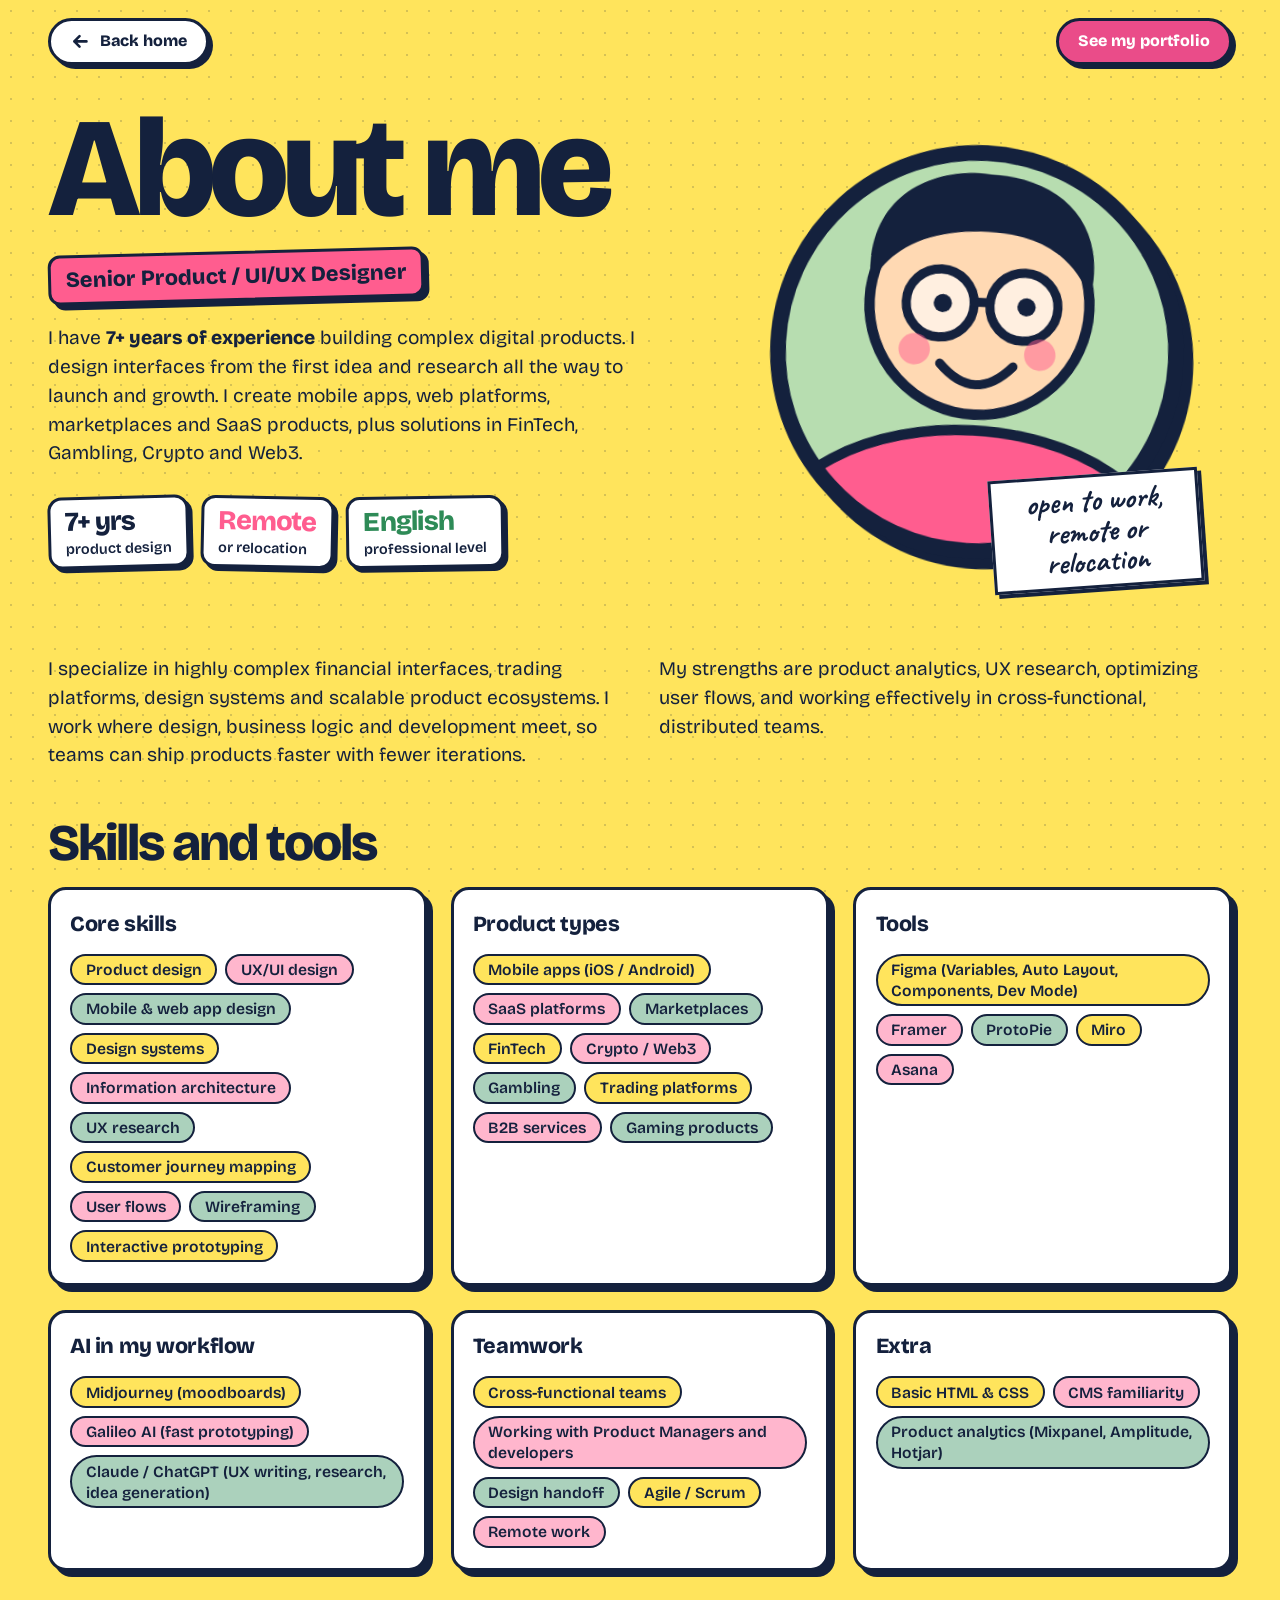
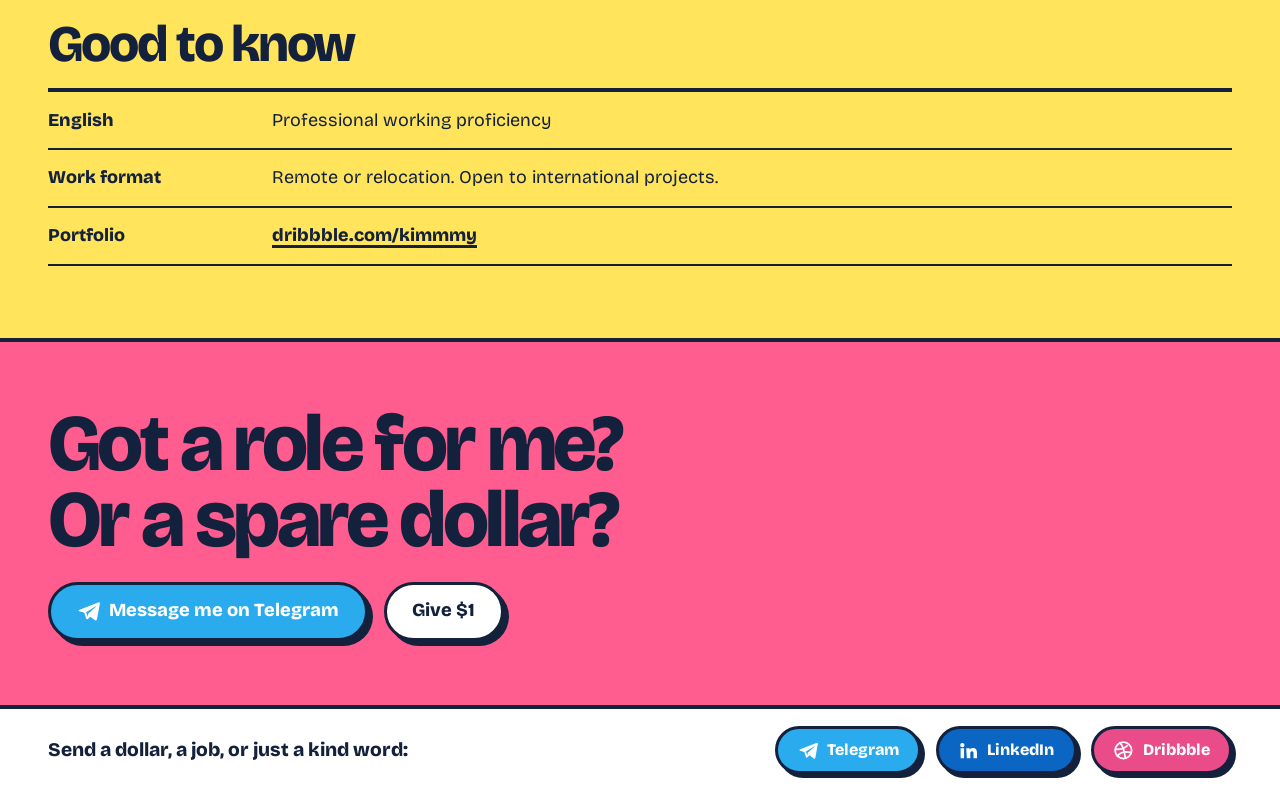
==== about.html @ 9a38179a "Add files via upload" ====
<!DOCTYPE html>
<html lang="en">
<head>
<meta charset="utf-8">
<meta name="viewport" content="width=device-width, initial-scale=1, viewport-fit=cover">
<title>About me · Senior Product / UI/UX Designer</title>
<meta name="description" content="Senior Product / UI/UX Designer with 7+ years of experience in FinTech, Crypto, Web3, SaaS and mobile apps. Open to remote work and relocation.">
<link rel="icon" href="favicon.svg" type="image/svg+xml">
<meta property="og:title" content="About me · Senior Product / UI/UX Designer">
<meta property="og:description" content="7+ years designing complex digital products: FinTech, Crypto, Web3, SaaS, mobile apps. Open to remote work and relocation.">
<meta property="og:type" content="website">
<meta name="theme-color" content="#FFE45C">
<link rel="preconnect" href="https://fonts.googleapis.com">
<link rel="preconnect" href="https://fonts.gstatic.com" crossorigin>
<link href="https://fonts.googleapis.com/css2?family=Bricolage+Grotesque:opsz,wght@12..96,400;12..96,600;12..96,800&family=Caveat:wght@700&display=swap" rel="stylesheet">
<link rel="stylesheet" href="style.css">
</head>
<body class="about">

<header class="topbar">
  <a class="btn btn-sm" href="index.html"><svg viewBox="0 0 24 24" fill="none" stroke="currentColor" stroke-width="3" stroke-linecap="round" stroke-linejoin="round" aria-hidden="true"><path d="M19 12H5M11 6l-6 6 6 6"/></svg> Back home</a>
  <a class="btn btn-sm btn-dr" href="https://dribbble.com/kimmmy" target="_blank" rel="noopener">See my portfolio</a>
</header>

<main>
  <section>
    <h1>About me</h1>
    <p class="role">Senior Product / UI/UX Designer</p>
    <p class="lede">
      I have <strong>7+ years of experience</strong> building complex digital products. I design interfaces
      from the first idea and research all the way to launch and growth. I create mobile apps, web platforms,
      marketplaces and SaaS products, plus solutions in FinTech, Gambling, Crypto and Web3.
    </p>
    <ul class="stats" aria-label="Quick facts">
      <li><b>7+ yrs</b><span>product design</span></li>
      <li><b>Remote</b><span>or relocation</span></li>
      <li><b>English</b><span>professional level</span></li>
    </ul>
  </section>

  <div class="avatar-wrap">
    <svg class="avatar" viewBox="176 62 168 168" role="img" aria-label="Illustration of the designer smiling with round glasses">
      <defs><clipPath id="av"><circle cx="260" cy="146" r="76"/></clipPath></defs>
      <circle cx="260" cy="146" r="76" fill="var(--bill)"/>
      <g clip-path="url(#av)">
        <path d="M176 236 C182 192 224 176 260 176 C296 176 338 192 344 236Z" fill="var(--pink)" stroke="var(--ink)" stroke-width="4" stroke-linejoin="round"/>
        <circle cx="260" cy="128" r="42" fill="var(--skin)" stroke="var(--ink)" stroke-width="4"/>
        <path d="M218 122 C214 88 240 76 262 78 C288 78 308 94 302 124 C296 108 282 100 262 100 C242 100 226 106 218 122Z" fill="var(--ink)"/>
        <circle cx="245" cy="128" r="13" fill="var(--card)" fill-opacity=".6" stroke="var(--ink)" stroke-width="3.5"/>
        <circle cx="277" cy="128" r="13" fill="var(--card)" fill-opacity=".6" stroke="var(--ink)" stroke-width="3.5"/>
        <path d="M258 127 H264" stroke="var(--ink)" stroke-width="3.5" stroke-linecap="round"/>
        <circle cx="246" cy="128" r="3.5" fill="var(--ink)"/>
        <circle cx="278" cy="128" r="3.5" fill="var(--ink)"/>
        <circle cx="236" cy="146" r="6" fill="#FF5D8F" opacity=".5"/>
        <circle cx="284" cy="146" r="6" fill="#FF5D8F" opacity=".5"/>
        <path d="M246 151 Q260 166 274 151" stroke="var(--ink)" stroke-width="3.5" fill="none" stroke-linecap="round"/>
      </g>
      <circle cx="260" cy="146" r="76" fill="none" stroke="var(--ink)" stroke-width="6"/>
    </svg>
    <div class="note">open to work, remote or relocation</div>
  </div>
</main>

<section class="details">
  <div class="story">
    <p>
      I specialize in highly complex financial interfaces, trading platforms, design systems and scalable
      product ecosystems. I work where design, business logic and development meet, so teams can ship
      products faster with fewer iterations.
    </p>
    <p>
      My strengths are product analytics, UX research, optimizing user flows, and working effectively
      in cross-functional, distributed teams.
    </p>
  </div>

  <div>
    <h2>Skills and tools</h2>
    <div class="skills">
      <div class="group"><h3>Core skills</h3><ul class="chips"><li>Product design</li><li>UX/UI design</li><li>Mobile &amp; web app design</li><li>Design systems</li><li>Information architecture</li><li>UX research</li><li>Customer journey mapping</li><li>User flows</li><li>Wireframing</li><li>Interactive prototyping</li></ul></div>
      <div class="group"><h3>Product types</h3><ul class="chips"><li>Mobile apps (iOS / Android)</li><li>SaaS platforms</li><li>Marketplaces</li><li>FinTech</li><li>Crypto / Web3</li><li>Gambling</li><li>Trading platforms</li><li>B2B services</li><li>Gaming products</li></ul></div>
      <div class="group"><h3>Tools</h3><ul class="chips"><li>Figma (Variables, Auto Layout, Components, Dev Mode)</li><li>Framer</li><li>ProtoPie</li><li>Miro</li><li>Asana</li></ul></div>
      <div class="group"><h3>AI in my workflow</h3><ul class="chips"><li>Midjourney (moodboards)</li><li>Galileo AI (fast prototyping)</li><li>Claude / ChatGPT (UX writing, research, idea generation)</li></ul></div>
      <div class="group"><h3>Teamwork</h3><ul class="chips"><li>Cross-functional teams</li><li>Working with Product Managers and developers</li><li>Design handoff</li><li>Agile / Scrum</li><li>Remote work</li></ul></div>
      <div class="group"><h3>Extra</h3><ul class="chips"><li>Basic HTML &amp; CSS</li><li>CMS familiarity</li><li>Product analytics (Mixpanel, Amplitude, Hotjar)</li></ul></div>
    </div>
  </div>

  <div>
    <h2>Good to know</h2>
    <dl class="extras">
      <dt>English</dt><dd>Professional working proficiency</dd>
      <dt>Work format</dt><dd>Remote or relocation. Open to international projects.</dd>
      <dt>Portfolio</dt><dd><a href="https://dribbble.com/kimmmy" target="_blank" rel="noopener">dribbble.com/kimmmy</a></dd>
    </dl>
  </div>
</section>

<section class="cta">
  <div class="cta-inner">
    <h2>Got a role for me? Or a spare dollar?</h2>
    <div class="actions">
      <a class="btn btn-tg" href="https://t.me/BUSD_BOSS" target="_blank" rel="noopener"><svg viewBox="0 0 24 24" fill="currentColor" aria-hidden="true"><path d="M21.9 3.3 2.6 10.7c-1.3.5-1.3 1.3-.2 1.6l4.9 1.5 1.9 5.8c.2.6.4.8.8.8.4 0 .6-.2.9-.4l2.4-2.3 4.9 3.6c.9.5 1.5.2 1.8-.8L22.9 4.9c.3-1.3-.5-1.9-1-1.6zM9.1 13.4l9.4-5.9c.4-.3.8-.1.5.2l-7.8 7-.3 3.2z"/></svg> Message me on Telegram</a>
      <a class="btn btn-plain" href="index.html#donate">Give $1</a>
    </div>
  </div>
</section>

<footer class="contact" id="contact">
  <div class="contact-inner">
    <p>Send a dollar, a job, or just a kind word:</p>
    <ul>
      <li>
        <a class="btn btn-tg" href="https://t.me/BUSD_BOSS" target="_blank" rel="noopener">
          <svg viewBox="0 0 24 24" fill="currentColor" aria-hidden="true"><path d="M21.9 3.3 2.6 10.7c-1.3.5-1.3 1.3-.2 1.6l4.9 1.5 1.9 5.8c.2.6.4.8.8.8.4 0 .6-.2.9-.4l2.4-2.3 4.9 3.6c.9.5 1.5.2 1.8-.8L22.9 4.9c.3-1.3-.5-1.9-1-1.6zM9.1 13.4l9.4-5.9c.4-.3.8-.1.5.2l-7.8 7-.3 3.2z"/></svg>
          Telegram
        </a>
      </li>
      <li>
        <a class="btn btn-in" href="https://www.linkedin.com/in/igor-kim-79a013275/" target="_blank" rel="noopener">
          <svg viewBox="0 0 24 24" fill="currentColor" aria-hidden="true"><path d="M4.98 3.5a2.5 2.5 0 1 1 0 5 2.5 2.5 0 0 1 0-5zM3 9.5h4V21H3zM9.5 9.5h3.8v1.6h.06c.53-1 1.83-2 3.77-2 4 0 4.77 2.6 4.77 6V21h-4v-5.1c0-1.2 0-2.8-1.7-2.8s-2 1.3-2 2.7V21h-4z"/></svg>
          LinkedIn
        </a>
      </li>
      <li>
        <a class="btn btn-dr" href="https://dribbble.com/kimmmy" target="_blank" rel="noopener">
          <svg viewBox="0 0 24 24" fill="none" stroke="currentColor" stroke-width="2" stroke-linecap="round" aria-hidden="true"><circle cx="12" cy="12" r="9.5"/><path d="M8 3c3 3.5 5 7.5 6 16.5"/><path d="M2.6 10.6c4.5.6 10-.4 14-4.2"/><path d="M5 18.6c3-4 8-6 15.2-4.3"/></svg>
          Dribbble
        </a>
      </li>
    </ul>
  </div>
</footer>

</body>
</html>
---- style.css ----
:root {
    --bg: #FFE45C;
    --ink: #14213D;
    --card: #FFFFFF;
    --pink: #FF5D8F;
    --green: #2E8B57;
    --bill: #B7DDB0;
    --bill-dark: #7FB98A;
    --skin: #FFD9B3;
    --on-pink: #14213D;
    --on-green: #FFFFFF;
    box-sizing: border-box;
    padding-top: env(safe-area-inset-top, 0px);
    padding-bottom: env(safe-area-inset-bottom, 0px);
  }
  @media (prefers-color-scheme: dark) {
    :root:not([data-theme="light"]) {
      --bg: #14213D;
      --ink: #FFE45C;
      --card: #1E2F55;
      --green: #6FD39A;
      --on-pink: #14213D;
      --on-green: #14213D;
    }
  }
  :root[data-theme="dark"] {
    --bg: #14213D;
    --ink: #FFE45C;
    --card: #1E2F55;
    --green: #6FD39A;
    --on-pink: #14213D;
    --on-green: #14213D;
  }

  html { scroll-padding-top: env(safe-area-inset-top, 0px); min-height: 100%; }
  *, *::before, *::after { box-sizing: border-box; }
  body {
    margin: 0;
    background: var(--bg);
    color: var(--ink);
    font-family: "Bricolage Grotesque", "Helvetica Neue", Arial, sans-serif;
    font-size: 1.125rem;
    line-height: 1.5;
    display: grid;
    grid-template-rows: 1fr auto;
    min-height: 100svh;
    overflow-x: hidden;
  }
  body::before {
    content: "";
    position: fixed; inset: 0;
    background-image: radial-gradient(color-mix(in srgb, var(--ink) 18%, transparent) 1.2px, transparent 1.4px);
    background-size: 22px 22px;
    pointer-events: none;
    z-index: 0;
  }

  main {
    position: relative; z-index: 1;
    display: grid;
    grid-template-columns: minmax(0, 1.1fr) minmax(0, 0.9fr);
    align-items: center;
    gap: clamp(1.5rem, 4vw, 4rem);
    width: 100%;
    max-width: 1320px;
    margin: 0 auto;
    padding: clamp(1.25rem, 3vw, 2.5rem) clamp(1.25rem, 4vw, 3rem);
  }

  h1 {
    margin: 0 0 1.5rem;
    font-weight: 800;
    font-size: clamp(2.6rem, 6vw, 5.6rem);
    line-height: 0.92;
    letter-spacing: -0.045em;
    text-wrap: balance;
  }
  h1 .line { display: block; }
  h1 .help {
    display: inline-block;
    background: var(--pink);
    color: var(--on-pink);
    padding: 0.02em 0.16em 0.06em;
    border: 4px solid var(--ink);
    box-shadow: 8px 8px 0 var(--ink);
    transform: rotate(-2deg);
    margin-top: 0.18em;
    white-space: nowrap;
  }

  .lede {
    max-width: 34rem;
    margin: 0 0 1.75rem;
    font-size: clamp(1.05rem, 1.5vw, 1.3rem);
  }
  .lede strong { font-weight: 800; }

  .stats {
    display: flex; flex-wrap: wrap; gap: 0.75rem;
    margin: 0 0 2rem; padding: 0; list-style: none;
  }
  .stats li {
    background: var(--card);
    border: 3px solid var(--ink);
    border-radius: 14px;
    padding: 0.45rem 0.9rem;
    line-height: 1.15;
    box-shadow: 4px 4px 0 var(--ink);
  }
  .stats b { display: block; font-size: 1.7rem; font-weight: 800; letter-spacing: -0.03em; }
  .stats span { font-size: 0.9rem; font-weight: 600; }
  .stats li:nth-child(2) b { color: var(--pink); }
  .stats li:nth-child(3) b { color: var(--green); }
  .stats li:nth-child(1) { transform: rotate(-1.5deg); }
  .stats li:nth-child(2) { transform: rotate(1.2deg); }
  .stats li:nth-child(3) { transform: rotate(-0.8deg); }

  .actions { display: flex; flex-wrap: wrap; gap: 1rem; align-items: center; }

  /* buttons */
  .btn {
    font: inherit; font-weight: 800; font-size: 1.15rem;
    color: var(--ink);
    text-decoration: none;
    cursor: pointer;
    border: 3px solid var(--ink);
    border-radius: 999px;
    padding: 0.8rem 1.6rem;
    box-shadow: 5px 5px 0 var(--ink);
    transition: transform .12s ease, box-shadow .12s ease;
    display: inline-flex; align-items: center; justify-content: center; gap: .55rem;
    background: var(--card);
  }
  .btn:hover { transform: translate(-2px, -2px); box-shadow: 7px 7px 0 var(--ink); }
  .btn:active { transform: translate(4px, 4px); box-shadow: 1px 1px 0 var(--ink); }
  .btn:focus-visible, .copy:focus-visible, .close:focus-visible {
    outline: 4px solid var(--pink); outline-offset: 3px;
  }
  .btn svg { width: 1.3em; height: 1.3em; flex: none; }
  .btn-primary { background: var(--green); color: var(--on-green); }
  .btn-tg { background: #2AABEE; color: #fff; }
  .btn-in { background: #0A66C2; color: #fff; }
  .btn-dr { background: #EA4C89; color: #fff; }
  .btn-pay { background: #FFC439; color: #14213D; }
  .btn-pink { background: var(--pink); color: var(--on-pink); }

  /* the bill */
  .stage { position: relative; display: grid; place-items: center; padding: 1rem 0; }
  .bill {
    width: 100%; max-width: 560px; height: auto;
    transform: rotate(-5deg);
    filter: drop-shadow(10px 10px 0 var(--ink));
    animation: drop-in .9s cubic-bezier(.2,.9,.3,1.25) both;
  }
  @keyframes drop-in {
    from { transform: translateY(-120%) rotate(14deg); opacity: 0; }
    to   { transform: translateY(0) rotate(-5deg); opacity: 1; }
  }
  .note {
    position: absolute;
    right: 0; bottom: -9%;
    font-family: "Caveat", "Comic Sans MS", cursive;
    font-size: clamp(1.4rem, 2.4vw, 2rem);
    font-weight: 700;
    line-height: 1;
    background: var(--card);
    border: 3px solid var(--ink);
    padding: .5rem .8rem;
    transform: rotate(4deg);
    box-shadow: 4px 4px 0 var(--ink);
    max-width: 12ch;
    text-align: center;
  }

  /* contacts footer */
  .contact {
    position: relative; z-index: 1;
    border-top: 4px solid var(--ink);
    background: var(--card);
    padding: 1.1rem clamp(1.25rem, 4vw, 3rem);
  }
  .contact-inner {
    max-width: 1320px; margin: 0 auto;
    display: flex; flex-wrap: wrap; gap: .9rem 1.5rem;
    align-items: center; justify-content: space-between;
  }
  .contact p { margin: 0; font-weight: 800; font-size: 1.2rem; }
  .contact ul { display: flex; flex-wrap: wrap; gap: .9rem; margin: 0; padding: 0; list-style: none; }
  .contact .btn { font-size: 1rem; padding: .55rem 1.2rem; box-shadow: 4px 4px 0 var(--ink); }

  /* modal */
  dialog {
    width: min(94vw, 600px);
    max-height: 92svh;
    overflow: auto;
    margin: auto;
    padding: 0;
    color: var(--ink);
    background: var(--bg);
    border: 4px solid var(--ink);
    border-radius: 22px;
    box-shadow: 10px 10px 0 var(--ink);
  }
  dialog[open] { animation: pop .25s cubic-bezier(.2,.9,.3,1.3); }
  @keyframes pop { from { transform: scale(.92) rotate(-1.5deg); opacity: 0; } to { transform: none; opacity: 1; } }
  dialog::backdrop { background: rgba(20, 33, 61, .72); }
  .modal-body { padding: clamp(1.1rem, 3vw, 1.75rem); position: relative; }
  .close {
    position: absolute; top: .9rem; right: .9rem;
    width: 2.6rem; height: 2.6rem;
    border: 3px solid var(--ink); border-radius: 50%;
    background: var(--card); color: var(--ink);
    cursor: pointer; display: grid; place-items: center;
    box-shadow: 3px 3px 0 var(--ink);
  }
  .close svg { width: 1.1rem; height: 1.1rem; }
  .modal-body h2 {
    margin: 0 3rem .35rem 0;
    font-size: clamp(1.8rem, 5vw, 2.5rem);
    line-height: 1;
    letter-spacing: -0.035em;
    font-weight: 800;
  }
  .modal-body .sub { margin: 0 0 1.25rem; font-size: 1.05rem; }
  .modal-body h3 { margin: 0 0 .6rem; font-size: 1rem; font-weight: 800; }

  .method {
    background: var(--card);
    border: 3px solid var(--ink);
    border-radius: 16px;
    padding: .9rem 1rem 1rem;
    margin-bottom: 1rem;
    box-shadow: 4px 4px 0 var(--ink);
  }
  .method-head { display: flex; align-items: center; gap: .6rem; margin-bottom: .6rem; }
  .method-head h3 { margin: 0; }
  .badge {
    font-size: .8rem; font-weight: 800;
    background: var(--green); color: var(--on-green);
    border: 2.5px solid var(--ink);
    border-radius: 999px; padding: .1rem .65rem;
  }
  .badge.pp { background: #FFC439; color: #14213D; }
  .field {
    display: flex; gap: .6rem; align-items: stretch; flex-wrap: wrap;
  }
  .value {
    flex: 1 1 14rem; min-width: 0;
    font-family: ui-monospace, "SFMono-Regular", Menlo, Consolas, monospace;
    font-size: .95rem; font-weight: 700;
    background: var(--bg);
    border: 2.5px dashed var(--ink);
    border-radius: 10px;
    padding: .55rem .7rem;
    word-break: break-all;
    user-select: all;
  }
  .copy {
    font: inherit; font-weight: 800; font-size: .95rem;
    color: var(--on-pink); background: var(--pink);
    border: 3px solid var(--ink); border-radius: 10px;
    padding: .4rem .95rem; cursor: pointer;
    display: inline-flex; align-items: center; gap: .4rem;
    box-shadow: 3px 3px 0 var(--ink);
    transition: transform .1s ease, box-shadow .1s ease;
    min-width: 6.5rem; justify-content: center;
  }
  .copy:active { transform: translate(2px, 2px); box-shadow: 1px 1px 0 var(--ink); }
  .copy svg { width: 1.05rem; height: 1.05rem; }
  .copy.done { background: var(--green); color: var(--on-green); }
  .warn { margin: .6rem 0 0; font-size: .9rem; font-weight: 600; }

  .write { display: flex; flex-wrap: wrap; gap: .8rem; margin-top: .25rem; }
  .write .btn { font-size: 1rem; padding: .6rem 1.2rem; box-shadow: 4px 4px 0 var(--ink); }

  /* money rain */
  .rain {
    position: fixed; top: -3rem; z-index: 1000;
    font-size: 2rem; pointer-events: none;
    animation: fall linear forwards;
  }
  @keyframes fall { to { transform: translateY(110vh) rotate(var(--r, 240deg)); } }

  @media (max-width: 860px) {
    main { grid-template-columns: 1fr; padding-top: 1.5rem; }
    .stage { order: -1; }
    .bill { max-width: 380px; }
    .note { right: 4%; bottom: 0; }
    .contact-inner { flex-direction: column; align-items: flex-start; }
  }
  @media (prefers-reduced-motion: reduce) {
    .bill, dialog[open] { animation: none; }
    .rain { display: none; }
    .btn, .copy { transition: none; }
  }

/* ---------- About page ---------- */
body.about { display: block; }
.topbar {
  position: relative; z-index: 1;
  max-width: 1320px; margin: 0 auto;
  padding: 1.1rem clamp(1.25rem, 4vw, 3rem) 0;
  display: flex; justify-content: space-between; align-items: center; flex-wrap: wrap; gap: .8rem;
}
.btn-sm { font-size: 1rem; padding: .55rem 1.2rem; box-shadow: 4px 4px 0 var(--ink); }
.btn-sm:hover { box-shadow: 6px 6px 0 var(--ink); }
.about h1 { font-size: clamp(3.4rem, 11vw, 9rem); margin-bottom: 1.1rem; }
.role {
  display: inline-block;
  margin: 0 0 1.5rem;
  background: var(--pink); color: var(--on-pink);
  border: 3px solid var(--ink);
  border-radius: 12px;
  padding: .35rem .9rem;
  font-weight: 800; font-size: clamp(1rem, 1.8vw, 1.35rem);
  box-shadow: 5px 5px 0 var(--ink);
  transform: rotate(-1.5deg);
}
.about .lede { max-width: 38rem; }
.avatar-wrap { position: relative; display: grid; place-items: center; padding: 1rem 0; }
.avatar {
  width: 100%; max-width: 440px; height: auto;
  transform: rotate(3deg);
  filter: drop-shadow(10px 10px 0 var(--ink));
}
.avatar-wrap .note { right: 6%; bottom: 0; max-width: 15ch; transform: rotate(-4deg); }

.details {
  position: relative; z-index: 1;
  max-width: 1320px; margin: 0 auto;
  padding: 1rem clamp(1.25rem, 4vw, 3rem) clamp(2.5rem, 6vw, 4.5rem);
  display: grid; gap: clamp(2rem, 4vw, 3rem);
}
.story { display: grid; grid-template-columns: 1fr 1fr; gap: clamp(1.25rem, 3vw, 2.5rem); }
.story p { margin: 0; font-size: clamp(1.05rem, 1.5vw, 1.25rem); max-width: 40rem; }
.details h2 {
  margin: 0 0 1.1rem;
  font-size: clamp(2rem, 4.5vw, 3.2rem);
  line-height: 1; letter-spacing: -0.04em; font-weight: 800;
}
.skills { display: grid; grid-template-columns: repeat(auto-fit, minmax(min(100%, 300px), 1fr)); gap: 1.5rem; }
.group {
  background: var(--card);
  border: 3px solid var(--ink);
  border-radius: 18px;
  padding: 1.1rem 1.2rem 1.3rem;
  box-shadow: 6px 6px 0 var(--ink);
}
.group h3 { margin: 0 0 .85rem; font-size: 1.35rem; font-weight: 800; letter-spacing: -0.02em; }
.chips { display: flex; flex-wrap: wrap; gap: .5rem; list-style: none; margin: 0; padding: 0; }
.chips li {
  border: 2.5px solid var(--ink); border-radius: 999px;
  padding: .2rem .85rem;
  font-weight: 600; font-size: .98rem; line-height: 1.35;
  background: var(--bg);
}
.chips li:nth-child(3n+2) { background: color-mix(in srgb, var(--pink) 45%, var(--card)); }
.chips li:nth-child(3n+3) { background: color-mix(in srgb, var(--green) 40%, var(--card)); }

.extras { display: grid; grid-template-columns: minmax(0, 14rem) minmax(0, 1fr); margin: 0; border-top: 4px solid var(--ink); }
.extras dt, .extras dd { margin: 0; padding: .9rem 0; border-bottom: 2.5px solid var(--ink); }
.extras dt { font-weight: 800; }
.extras a { color: var(--ink); font-weight: 800; text-decoration-thickness: 3px; text-underline-offset: 4px; }
.extras a:hover { color: var(--pink); }
.extras a:focus-visible { outline: 4px solid var(--pink); outline-offset: 3px; }

.cta {
  position: relative; z-index: 1;
  background: var(--pink); color: var(--on-pink);
  border-top: 4px solid var(--ink);
  padding: clamp(2rem, 5vw, 4rem) clamp(1.25rem, 4vw, 3rem);
}
.cta-inner { max-width: 1320px; margin: 0 auto; }
.cta h2 {
  margin: 0 0 1.5rem;
  font-size: clamp(2.2rem, 6.5vw, 5rem);
  line-height: .95; letter-spacing: -0.045em; font-weight: 800;
  max-width: 16ch; text-wrap: balance;
}
.cta .actions .btn { box-shadow: 5px 5px 0 #14213D; border-color: #14213D; }
.cta .btn-plain { background: #fff; color: #14213D; }
.cta .btn:focus-visible { outline-color: #14213D; }

@media (max-width: 860px) {
  .story { grid-template-columns: 1fr; }
  .avatar { max-width: 320px; }
  .avatar-wrap .note { right: 4%; }
  .extras { grid-template-columns: 1fr; }
  .extras dt { border-bottom: 0; padding-bottom: 0; }
}

/* align full-width bands with the 1320px content column */
.contact, .cta {
  padding-left: max(clamp(1.25rem, 4vw, 3rem), calc((100% - 1320px) / 2 + clamp(1.25rem, 4vw, 3rem)));
  padding-right: max(clamp(1.25rem, 4vw, 3rem), calc((100% - 1320px) / 2 + clamp(1.25rem, 4vw, 3rem)));
}
.contact-inner, .cta-inner { max-width: none; }
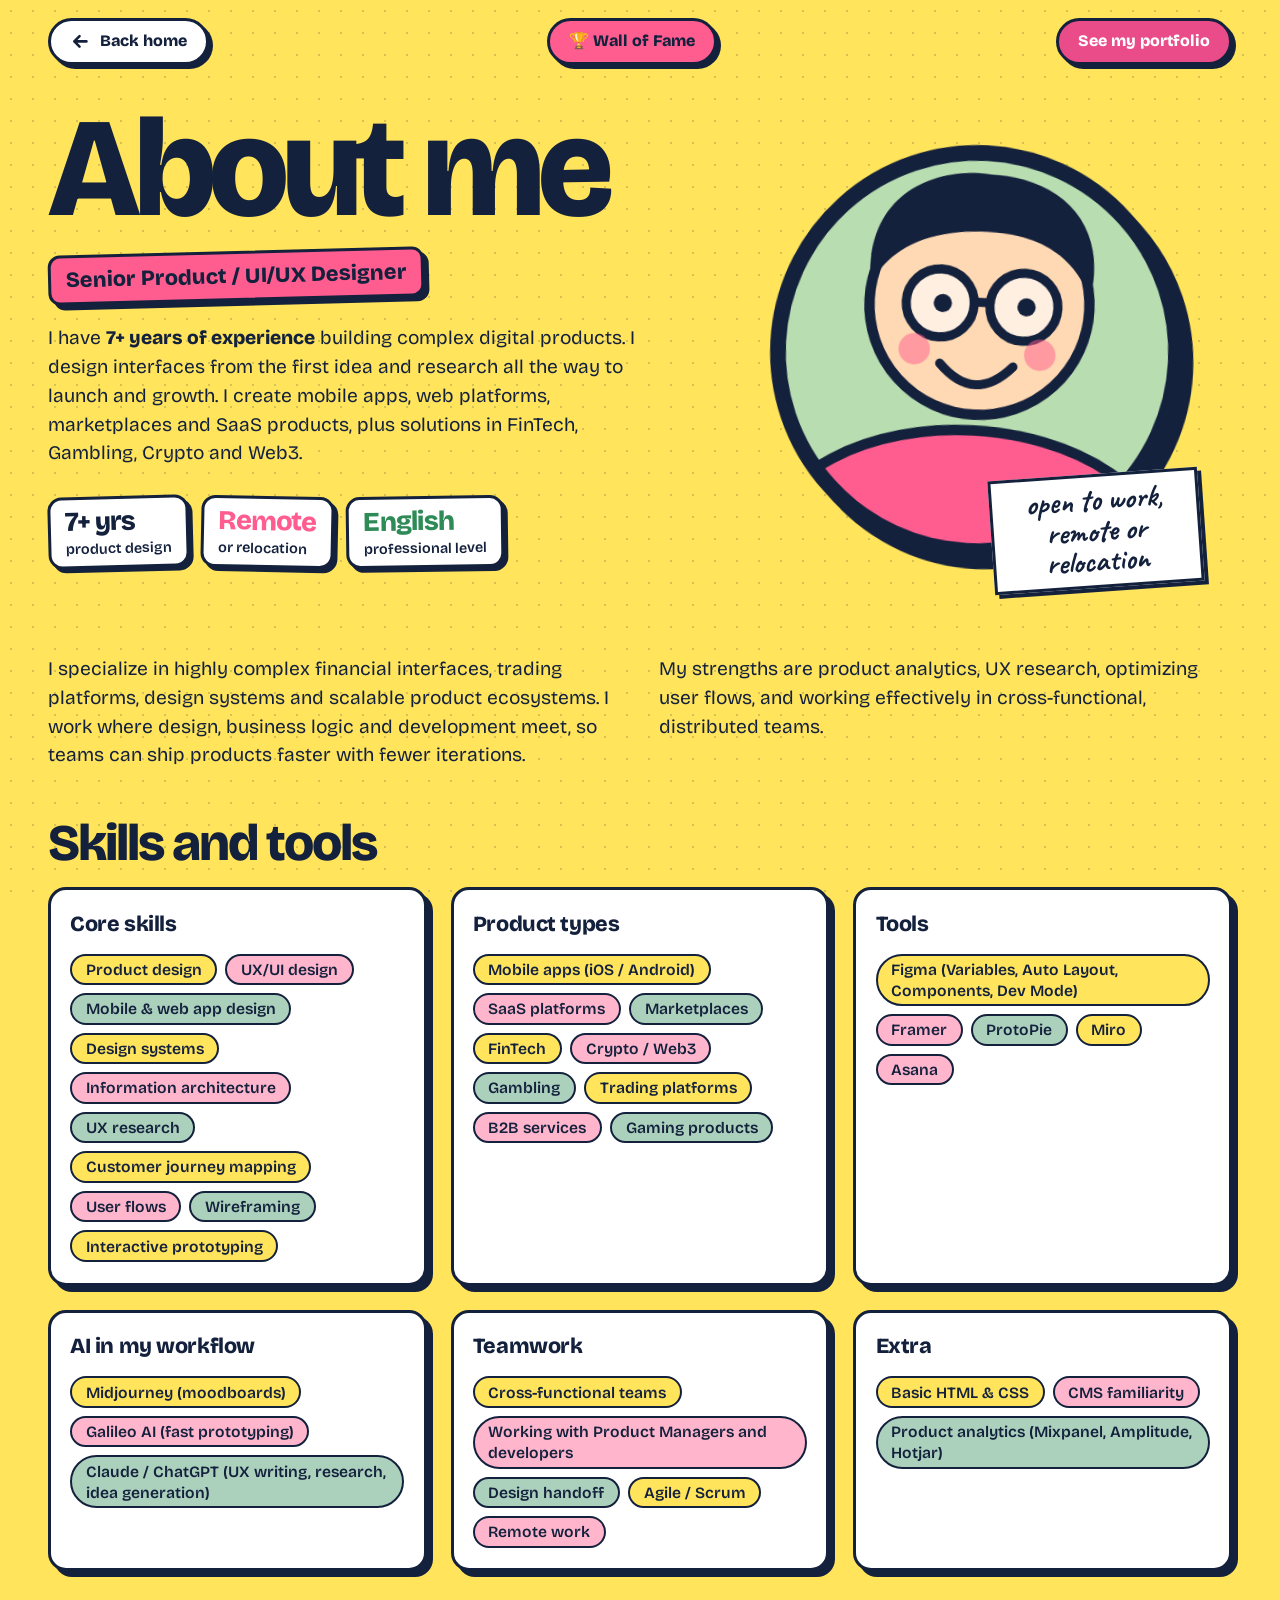
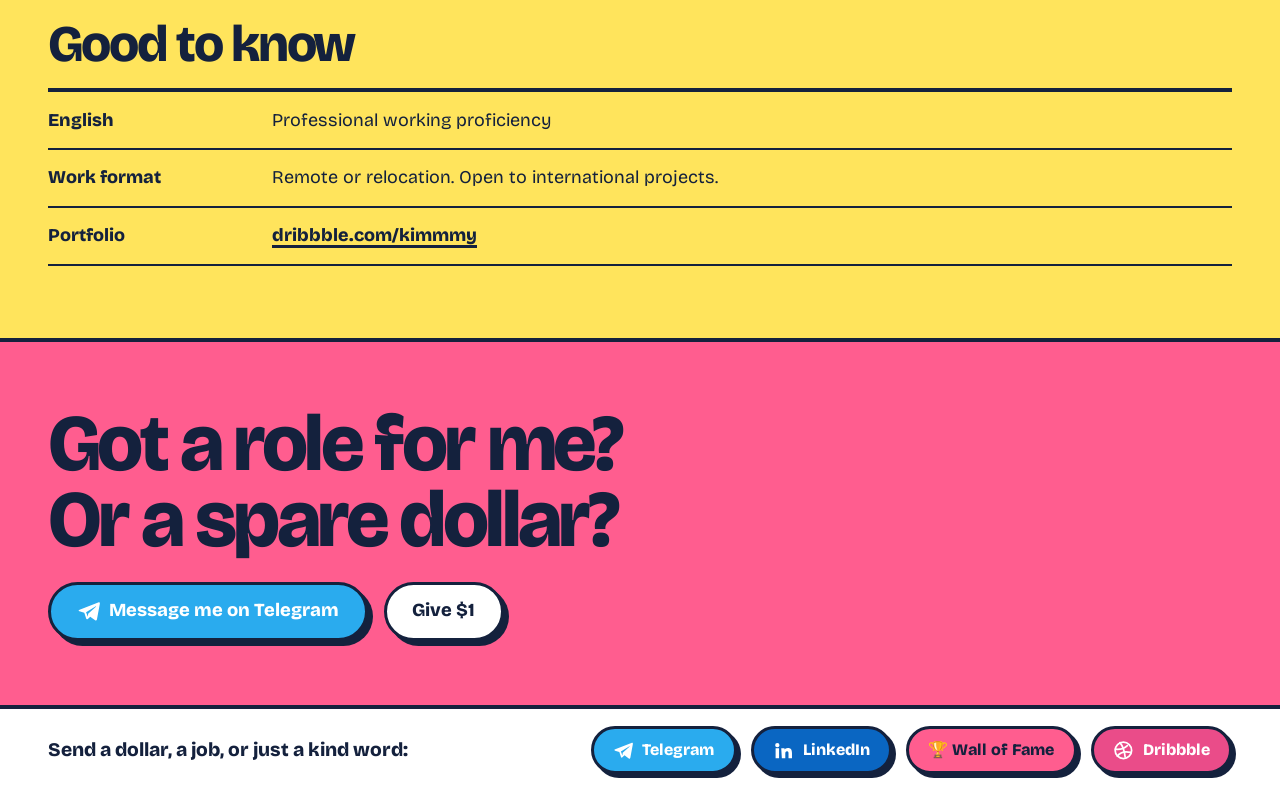
==== commit 7eff0904: "Add files via upload" ====
--- a/about.html
+++ b/about.html
@@ -19,6 +19,7 @@
 
 <header class="topbar">
   <a class="btn btn-sm" href="index.html"><svg viewBox="0 0 24 24" fill="none" stroke="currentColor" stroke-width="3" stroke-linecap="round" stroke-linejoin="round" aria-hidden="true"><path d="M19 12H5M11 6l-6 6 6 6"/></svg> Back home</a>
+  <a class="btn btn-sm btn-pink" href="donors.html">🏆 Wall of Fame</a>
   <a class="btn btn-sm btn-dr" href="https://dribbble.com/kimmmy" target="_blank" rel="noopener">See my portfolio</a>
 </header>
 
@@ -123,6 +124,9 @@
         </a>
       </li>
       <li>
+        <a class="btn btn-pink" href="donors.html">🏆 Wall of Fame</a>
+      </li>
+      <li>
         <a class="btn btn-dr" href="https://dribbble.com/kimmmy" target="_blank" rel="noopener">
           <svg viewBox="0 0 24 24" fill="none" stroke="currentColor" stroke-width="2" stroke-linecap="round" aria-hidden="true"><circle cx="12" cy="12" r="9.5"/><path d="M8 3c3 3.5 5 7.5 6 16.5"/><path d="M2.6 10.6c4.5.6 10-.4 14-4.2"/><path d="M5 18.6c3-4 8-6 15.2-4.3"/></svg>
           Dribbble
--- a/style.css
+++ b/style.css
@@ -395,3 +395,99 @@
   padding-right: max(clamp(1.25rem, 4vw, 3rem), calc((100% - 1320px) / 2 + clamp(1.25rem, 4vw, 3rem)));
 }
 .contact-inner, .cta-inner { max-width: none; }
+
+/* ---------- Wall of Fame page ---------- */
+.wall-hero {
+  position: relative; z-index: 1;
+  max-width: 1320px; margin: 0 auto;
+  padding: 1.4rem clamp(1.25rem, 4vw, 3rem) 0.5rem;
+}
+.wall-hero h1 {
+  font-size: clamp(2.6rem, 7vw, 5.6rem);
+  margin: 0 0 .9rem;
+  line-height: .95;
+}
+.wall-hero .lede { max-width: 42rem; margin: 0 0 1.5rem; }
+.raised {
+  display: inline-flex; align-items: baseline; gap: .6rem;
+  background: var(--card); border: 3px solid var(--ink); border-radius: 16px;
+  padding: .8rem 1.3rem; box-shadow: 6px 6px 0 var(--ink);
+  transform: rotate(-1deg);
+}
+.raised b { font-size: 2.2rem; font-weight: 800; color: var(--green); letter-spacing: -0.03em; }
+.raised span { font-weight: 600; font-size: 1rem; }
+
+.wall-grid {
+  position: relative; z-index: 1;
+  max-width: 1320px; margin: 0 auto;
+  padding: 1.5rem clamp(1.25rem, 4vw, 3rem) clamp(2.5rem, 6vw, 4rem);
+  display: grid;
+  grid-template-columns: repeat(auto-fill, minmax(min(100%, 280px), 1fr));
+  gap: 1.4rem;
+}
+.donor {
+  background: var(--card);
+  border: 3px solid var(--ink);
+  border-radius: 20px;
+  padding: 1.2rem 1.2rem 1.3rem;
+  box-shadow: 6px 6px 0 var(--ink);
+  display: flex; flex-direction: column; gap: .8rem;
+  transition: transform .15s ease, box-shadow .15s ease;
+}
+.donor:nth-child(3n+1) { transform: rotate(-1deg); }
+.donor:nth-child(3n+2) { transform: rotate(0.8deg); }
+.donor:nth-child(3n)   { transform: rotate(-0.5deg); }
+.donor:hover { transform: translate(-2px,-2px) rotate(0deg); box-shadow: 8px 8px 0 var(--ink); }
+.donor-top { display: flex; align-items: center; gap: .9rem; }
+.donor-avatar { width: 4.2rem; height: 4.2rem; flex: none; border-radius: 50%; border: 3px solid var(--ink); }
+.donor-who { min-width: 0; }
+.donor-name { margin: 0; font-weight: 800; font-size: 1.15rem; letter-spacing: -0.01em; }
+.donor-amount {
+  display: inline-block; margin-top: .2rem;
+  font-weight: 800; font-size: .95rem;
+  background: var(--green); color: var(--on-green);
+  border: 2.5px solid var(--ink); border-radius: 999px;
+  padding: .1rem .7rem;
+}
+.donor.big .donor-amount { background: var(--pink); color: var(--on-pink); }
+.donor-msg { margin: 0; font-size: 1rem; line-height: 1.45; }
+.donor.big {
+  grid-column: span 1;
+  background: color-mix(in srgb, var(--pink) 12%, var(--card));
+}
+.donor.big .donor-avatar { width: 5rem; height: 5rem; }
+.crown { font-size: 1.3rem; margin-right: .3rem; }
+
+.wall-cta {
+  position: relative; z-index: 1;
+  border-top: 4px solid var(--ink);
+  background: var(--card);
+  padding: clamp(1.75rem, 4vw, 3rem) clamp(1.25rem, 4vw, 3rem);
+  text-align: center;
+}
+.wall-cta h2 {
+  margin: 0 0 1.2rem; font-size: clamp(1.6rem, 4vw, 2.6rem);
+  letter-spacing: -0.03em; font-weight: 800;
+}
+.wall-cta .actions { justify-content: center; }
+
+/* fun sticker badge on the home page */
+.wall-badge {
+  position: absolute;
+  top: -1.1rem; right: -1rem;
+  display: inline-flex; align-items: center; gap: .4rem;
+  background: var(--card); color: var(--ink);
+  border: 3px solid var(--ink); border-radius: 999px;
+  padding: .55rem 1.1rem;
+  font-weight: 800; font-size: .95rem;
+  text-decoration: none;
+  box-shadow: 5px 5px 0 var(--ink);
+  transform: rotate(9deg);
+  transition: transform .15s ease, box-shadow .15s ease;
+  z-index: 3;
+}
+.wall-badge:hover { transform: rotate(0deg) scale(1.05); box-shadow: 7px 7px 0 var(--ink); }
+.wall-badge:focus-visible { outline: 4px solid var(--pink); outline-offset: 3px; }
+@media (max-width: 860px) {
+  .wall-badge { top: -.6rem; right: 4%; font-size: .85rem; padding: .45rem .9rem; }
+}
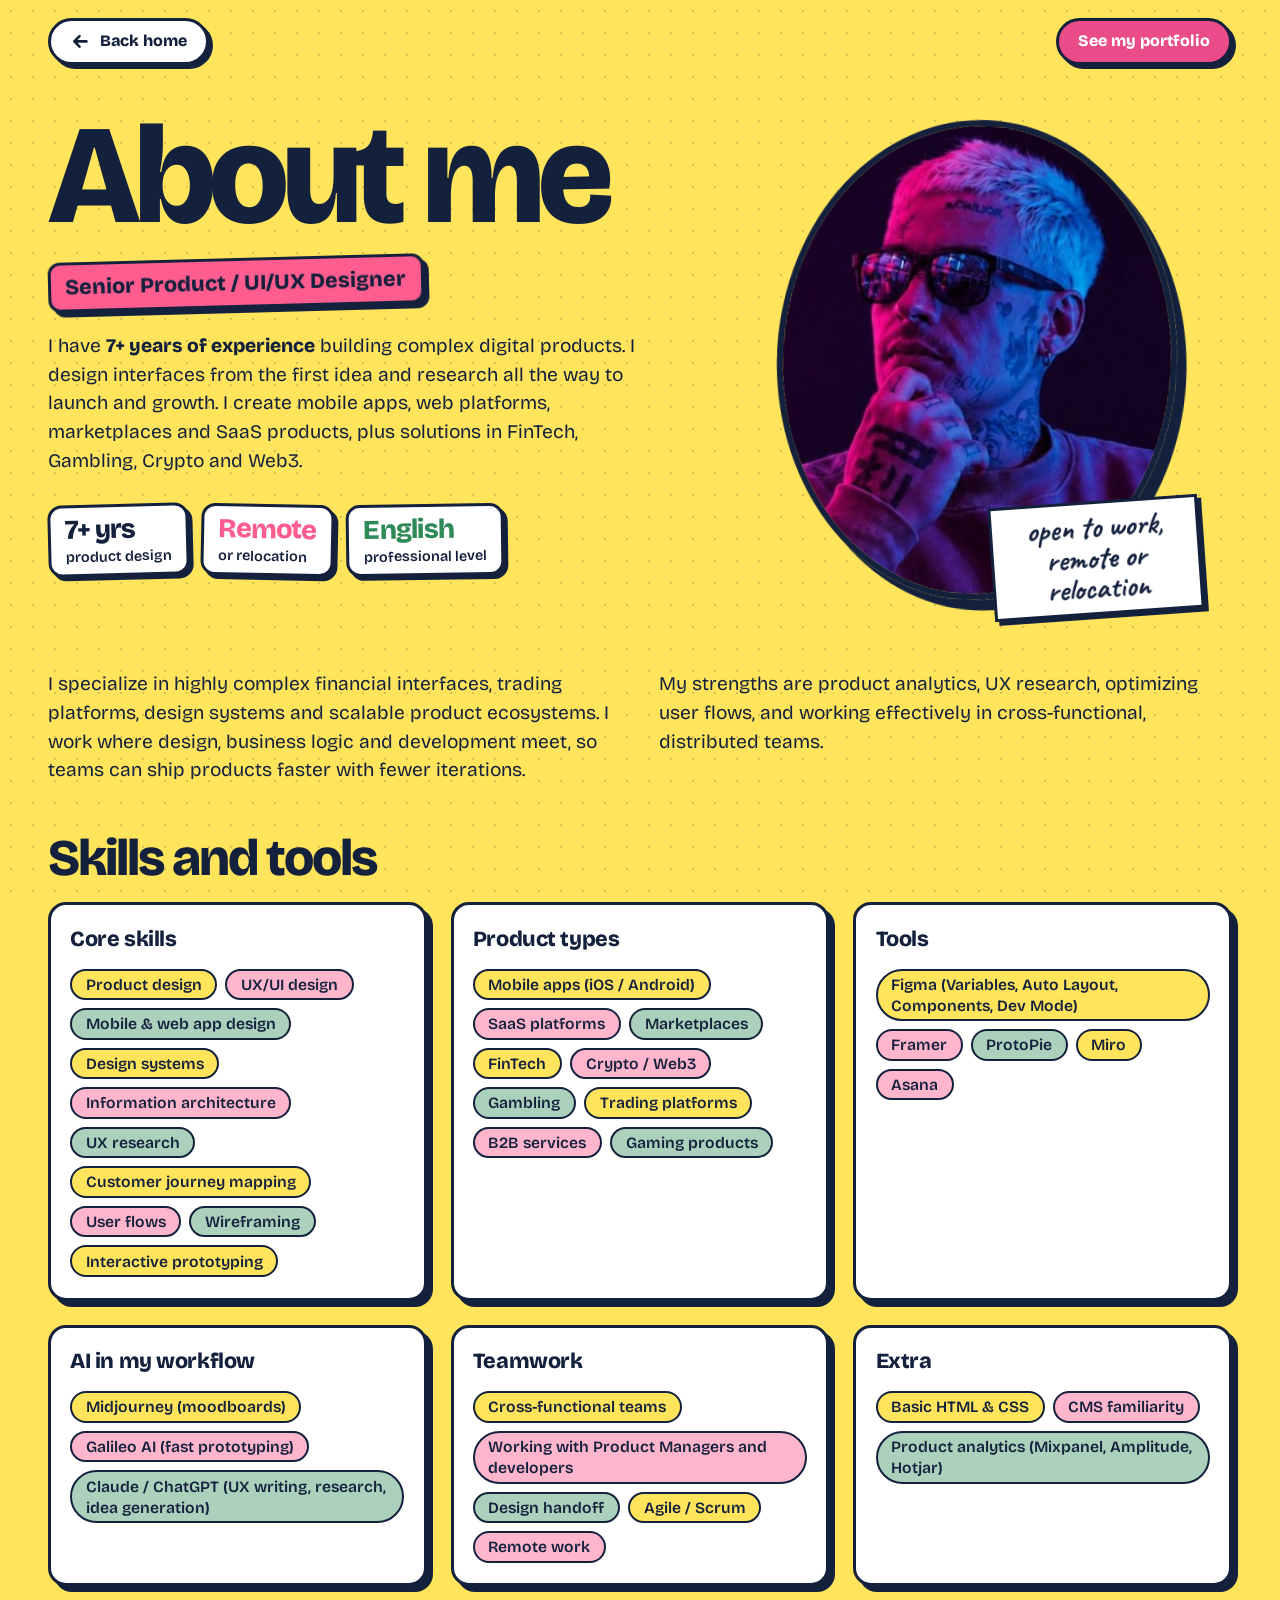
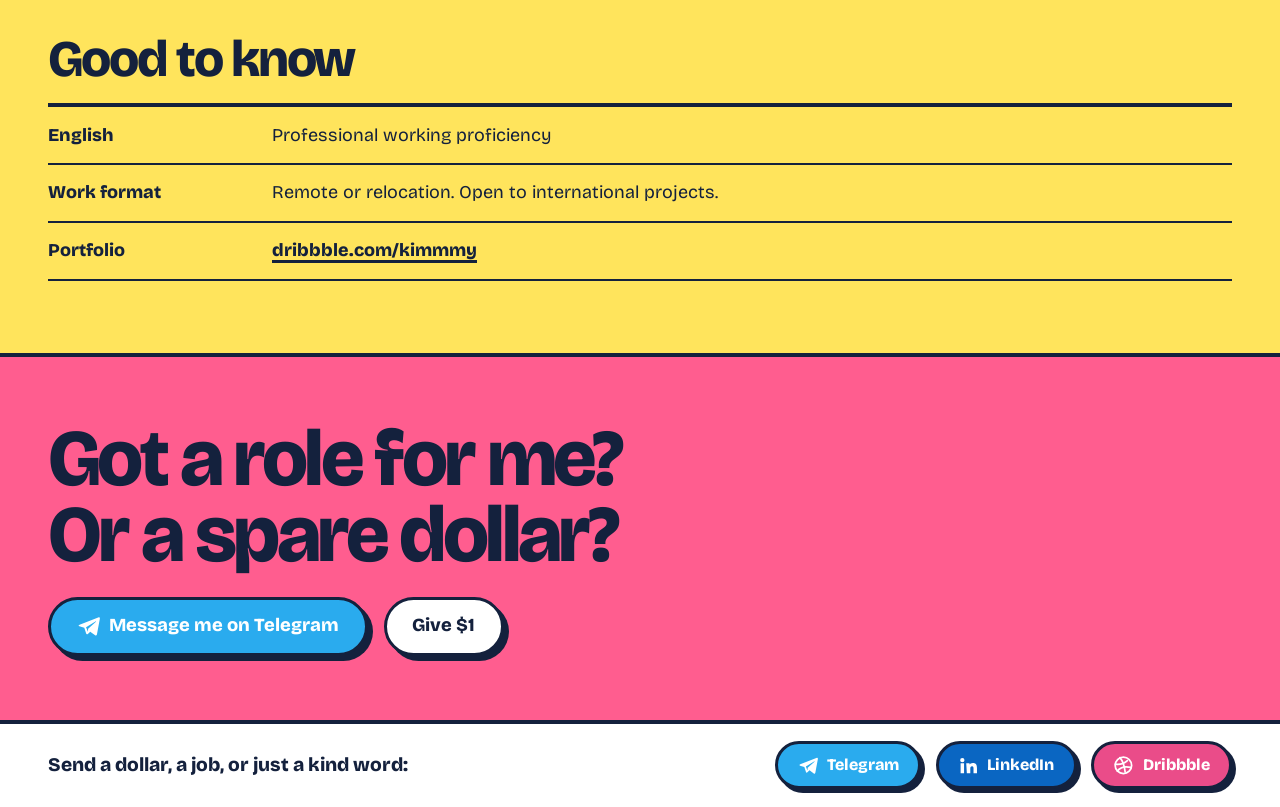
==== commit 3c755755: "Add files via upload" ====
--- a/about.html
+++ b/about.html
@@ -19,20 +19,19 @@
 
 <header class="topbar">
   <a class="btn btn-sm" href="index.html"><svg viewBox="0 0 24 24" fill="none" stroke="currentColor" stroke-width="3" stroke-linecap="round" stroke-linejoin="round" aria-hidden="true"><path d="M19 12H5M11 6l-6 6 6 6"/></svg> Back home</a>
-  <a class="btn btn-sm btn-pink" href="donors.html">🏆 Wall of Fame</a>
   <a class="btn btn-sm btn-dr" href="https://dribbble.com/kimmmy" target="_blank" rel="noopener">See my portfolio</a>
 </header>
 
 <main>
   <section>
-    <h1>About me</h1>
-    <p class="role">Senior Product / UI/UX Designer</p>
-    <p class="lede">
+    <h1 class="hero-fade-up">About me</h1>
+    <p class="role hero-fade delay-2">Senior Product / UI/UX Designer</p>
+    <p class="lede hero-fade-up delay-2">
       I have <strong>7+ years of experience</strong> building complex digital products. I design interfaces
       from the first idea and research all the way to launch and growth. I create mobile apps, web platforms,
       marketplaces and SaaS products, plus solutions in FinTech, Gambling, Crypto and Web3.
     </p>
-    <ul class="stats" aria-label="Quick facts">
+    <ul class="stats hero-fade-up delay-3" aria-label="Quick facts">
       <li><b>7+ yrs</b><span>product design</span></li>
       <li><b>Remote</b><span>or relocation</span></li>
       <li><b>English</b><span>professional level</span></li>
@@ -40,56 +39,40 @@
   </section>
 
   <div class="avatar-wrap">
-    <svg class="avatar" viewBox="176 62 168 168" role="img" aria-label="Illustration of the designer smiling with round glasses">
-      <defs><clipPath id="av"><circle cx="260" cy="146" r="76"/></clipPath></defs>
-      <circle cx="260" cy="146" r="76" fill="var(--bill)"/>
-      <g clip-path="url(#av)">
-        <path d="M176 236 C182 192 224 176 260 176 C296 176 338 192 344 236Z" fill="var(--pink)" stroke="var(--ink)" stroke-width="4" stroke-linejoin="round"/>
-        <circle cx="260" cy="128" r="42" fill="var(--skin)" stroke="var(--ink)" stroke-width="4"/>
-        <path d="M218 122 C214 88 240 76 262 78 C288 78 308 94 302 124 C296 108 282 100 262 100 C242 100 226 106 218 122Z" fill="var(--ink)"/>
-        <circle cx="245" cy="128" r="13" fill="var(--card)" fill-opacity=".6" stroke="var(--ink)" stroke-width="3.5"/>
-        <circle cx="277" cy="128" r="13" fill="var(--card)" fill-opacity=".6" stroke="var(--ink)" stroke-width="3.5"/>
-        <path d="M258 127 H264" stroke="var(--ink)" stroke-width="3.5" stroke-linecap="round"/>
-        <circle cx="246" cy="128" r="3.5" fill="var(--ink)"/>
-        <circle cx="278" cy="128" r="3.5" fill="var(--ink)"/>
-        <circle cx="236" cy="146" r="6" fill="#FF5D8F" opacity=".5"/>
-        <circle cx="284" cy="146" r="6" fill="#FF5D8F" opacity=".5"/>
-        <path d="M246 151 Q260 166 274 151" stroke="var(--ink)" stroke-width="3.5" fill="none" stroke-linecap="round"/>
-      </g>
-      <circle cx="260" cy="146" r="76" fill="none" stroke="var(--ink)" stroke-width="6"/>
-    </svg>
+    <span class="avatar-ring" aria-hidden="true"></span>
+    <img class="avatar" src="[data-uri]" alt="Portrait of Igor Kim, product / UI/UX designer" width="480" height="480">
     <div class="note">open to work, remote or relocation</div>
   </div>
 </main>
 
 <section class="details">
   <div class="story">
-    <p>
+    <p class="reveal">
       I specialize in highly complex financial interfaces, trading platforms, design systems and scalable
       product ecosystems. I work where design, business logic and development meet, so teams can ship
       products faster with fewer iterations.
     </p>
-    <p>
+    <p class="reveal">
       My strengths are product analytics, UX research, optimizing user flows, and working effectively
       in cross-functional, distributed teams.
     </p>
   </div>
 
   <div>
-    <h2>Skills and tools</h2>
+    <h2 class="reveal">Skills and tools</h2>
     <div class="skills">
-      <div class="group"><h3>Core skills</h3><ul class="chips"><li>Product design</li><li>UX/UI design</li><li>Mobile &amp; web app design</li><li>Design systems</li><li>Information architecture</li><li>UX research</li><li>Customer journey mapping</li><li>User flows</li><li>Wireframing</li><li>Interactive prototyping</li></ul></div>
-      <div class="group"><h3>Product types</h3><ul class="chips"><li>Mobile apps (iOS / Android)</li><li>SaaS platforms</li><li>Marketplaces</li><li>FinTech</li><li>Crypto / Web3</li><li>Gambling</li><li>Trading platforms</li><li>B2B services</li><li>Gaming products</li></ul></div>
-      <div class="group"><h3>Tools</h3><ul class="chips"><li>Figma (Variables, Auto Layout, Components, Dev Mode)</li><li>Framer</li><li>ProtoPie</li><li>Miro</li><li>Asana</li></ul></div>
-      <div class="group"><h3>AI in my workflow</h3><ul class="chips"><li>Midjourney (moodboards)</li><li>Galileo AI (fast prototyping)</li><li>Claude / ChatGPT (UX writing, research, idea generation)</li></ul></div>
-      <div class="group"><h3>Teamwork</h3><ul class="chips"><li>Cross-functional teams</li><li>Working with Product Managers and developers</li><li>Design handoff</li><li>Agile / Scrum</li><li>Remote work</li></ul></div>
-      <div class="group"><h3>Extra</h3><ul class="chips"><li>Basic HTML &amp; CSS</li><li>CMS familiarity</li><li>Product analytics (Mixpanel, Amplitude, Hotjar)</li></ul></div>
+      <div class="group reveal"><h3>Core skills</h3><ul class="chips"><li>Product design</li><li>UX/UI design</li><li>Mobile &amp; web app design</li><li>Design systems</li><li>Information architecture</li><li>UX research</li><li>Customer journey mapping</li><li>User flows</li><li>Wireframing</li><li>Interactive prototyping</li></ul></div>
+      <div class="group reveal"><h3>Product types</h3><ul class="chips"><li>Mobile apps (iOS / Android)</li><li>SaaS platforms</li><li>Marketplaces</li><li>FinTech</li><li>Crypto / Web3</li><li>Gambling</li><li>Trading platforms</li><li>B2B services</li><li>Gaming products</li></ul></div>
+      <div class="group reveal"><h3>Tools</h3><ul class="chips"><li>Figma (Variables, Auto Layout, Components, Dev Mode)</li><li>Framer</li><li>ProtoPie</li><li>Miro</li><li>Asana</li></ul></div>
+      <div class="group reveal"><h3>AI in my workflow</h3><ul class="chips"><li>Midjourney (moodboards)</li><li>Galileo AI (fast prototyping)</li><li>Claude / ChatGPT (UX writing, research, idea generation)</li></ul></div>
+      <div class="group reveal"><h3>Teamwork</h3><ul class="chips"><li>Cross-functional teams</li><li>Working with Product Managers and developers</li><li>Design handoff</li><li>Agile / Scrum</li><li>Remote work</li></ul></div>
+      <div class="group reveal"><h3>Extra</h3><ul class="chips"><li>Basic HTML &amp; CSS</li><li>CMS familiarity</li><li>Product analytics (Mixpanel, Amplitude, Hotjar)</li></ul></div>
     </div>
   </div>
 
   <div>
-    <h2>Good to know</h2>
-    <dl class="extras">
+    <h2 class="reveal">Good to know</h2>
+    <dl class="extras reveal">
       <dt>English</dt><dd>Professional working proficiency</dd>
       <dt>Work format</dt><dd>Remote or relocation. Open to international projects.</dd>
       <dt>Portfolio</dt><dd><a href="https://dribbble.com/kimmmy" target="_blank" rel="noopener">dribbble.com/kimmmy</a></dd>
@@ -99,8 +82,8 @@
 
 <section class="cta">
   <div class="cta-inner">
-    <h2>Got a role for me? Or a spare dollar?</h2>
-    <div class="actions">
+    <h2 class="reveal">Got a role for me? Or a spare dollar?</h2>
+    <div class="actions reveal">
       <a class="btn btn-tg" href="https://t.me/BUSD_BOSS" target="_blank" rel="noopener"><svg viewBox="0 0 24 24" fill="currentColor" aria-hidden="true"><path d="M21.9 3.3 2.6 10.7c-1.3.5-1.3 1.3-.2 1.6l4.9 1.5 1.9 5.8c.2.6.4.8.8.8.4 0 .6-.2.9-.4l2.4-2.3 4.9 3.6c.9.5 1.5.2 1.8-.8L22.9 4.9c.3-1.3-.5-1.9-1-1.6zM9.1 13.4l9.4-5.9c.4-.3.8-.1.5.2l-7.8 7-.3 3.2z"/></svg> Message me on Telegram</a>
       <a class="btn btn-plain" href="index.html#donate">Give $1</a>
     </div>
@@ -124,9 +107,6 @@
         </a>
       </li>
       <li>
-        <a class="btn btn-pink" href="donors.html">🏆 Wall of Fame</a>
-      </li>
-      <li>
         <a class="btn btn-dr" href="https://dribbble.com/kimmmy" target="_blank" rel="noopener">
           <svg viewBox="0 0 24 24" fill="none" stroke="currentColor" stroke-width="2" stroke-linecap="round" aria-hidden="true"><circle cx="12" cy="12" r="9.5"/><path d="M8 3c3 3.5 5 7.5 6 16.5"/><path d="M2.6 10.6c4.5.6 10-.4 14-4.2"/><path d="M5 18.6c3-4 8-6 15.2-4.3"/></svg>
           Dribbble
@@ -136,5 +116,33 @@
   </div>
 </footer>
 
+
+<script>
+(function () {
+  var items = document.querySelectorAll('.reveal');
+  if (!items.length) return;
+  var reduce = window.matchMedia('(prefers-reduced-motion: reduce)').matches;
+  if (reduce) { items.forEach(function (el) { el.classList.add('is-visible'); }); return; }
+
+  var counters = new Map();
+  items.forEach(function (el) {
+    var key = el.parentElement;
+    var n = counters.get(key) || 0;
+    el.style.transitionDelay = Math.min(n * 80, 400) + 'ms';
+    counters.set(key, n + 1);
+  });
+
+  var io = new IntersectionObserver(function (entries) {
+    entries.forEach(function (entry) {
+      if (entry.isIntersecting) {
+        entry.target.classList.add('is-visible');
+        io.unobserve(entry.target);
+      }
+    });
+  }, { threshold: 0.12, rootMargin: '0px 0px -60px 0px' });
+
+  items.forEach(function (el) { io.observe(el); });
+})();
+</script>
 </body>
 </html>
--- a/style.css
+++ b/style.css
@@ -33,6 +33,24 @@
   }
 
   html { scroll-padding-top: env(safe-area-inset-top, 0px); min-height: 100%; }
+
+  /* ---------- entrance & scroll animations ---------- */
+  @keyframes fade-in { from { opacity: 0; } to { opacity: 1; } }
+  @keyframes fade-up  { from { opacity: 0; transform: translateY(22px); } to { opacity: 1; transform: translateY(0); } }
+
+  .hero-fade    { animation: fade-in .7s ease both; }
+  .hero-fade-up { animation: fade-up .75s cubic-bezier(.2,.7,.3,1) both; }
+  .delay-1 { animation-delay: .12s; }
+  .delay-2 { animation-delay: .26s; }
+  .delay-3 { animation-delay: .4s; }
+  .delay-4 { animation-delay: .54s; }
+
+  .reveal {
+    opacity: 0;
+    transform: translateY(26px);
+    transition: opacity .7s cubic-bezier(.2,.7,.3,1), transform .7s cubic-bezier(.2,.7,.3,1);
+  }
+  .reveal.is-visible { opacity: 1; transform: translateY(0); }
   *, *::before, *::after { box-sizing: border-box; }
   body {
     margin: 0;
@@ -143,6 +161,7 @@
   .btn-dr { background: #EA4C89; color: #fff; }
   .btn-pay { background: #FFC439; color: #14213D; }
   .btn-pink { background: var(--pink); color: var(--on-pink); }
+  .btn-boosty { background: #F15F2C; color: #fff; width: 100%; }
 
   /* the bill */
   .stage { position: relative; display: grid; place-items: center; padding: 1rem 0; }
@@ -241,6 +260,7 @@
     border-radius: 999px; padding: .1rem .65rem;
   }
   .badge.pp { background: #FFC439; color: #14213D; }
+  .badge.bt { background: #F15F2C; color: #fff; }
   .field {
     display: flex; gap: .6rem; align-items: stretch; flex-wrap: wrap;
   }
@@ -289,9 +309,11 @@
     .contact-inner { flex-direction: column; align-items: flex-start; }
   }
   @media (prefers-reduced-motion: reduce) {
-    .bill, dialog[open] { animation: none; }
+    .bill, .avatar, .avatar-ring, .note, dialog[open] { animation: none; }
     .rain { display: none; }
     .btn, .copy { transition: none; }
+    .hero-fade, .hero-fade-up { animation: none; opacity: 1; }
+    .reveal { opacity: 1; transform: none; transition: none; }
   }
 
 /* ---------- About page ---------- */
@@ -319,11 +341,38 @@
 .about .lede { max-width: 38rem; }
 .avatar-wrap { position: relative; display: grid; place-items: center; padding: 1rem 0; }
 .avatar {
-  width: 100%; max-width: 440px; height: auto;
+  display: block;
+  width: min(100%, 400px);
+  aspect-ratio: 1 / 1;
+  object-fit: cover;
+  border-radius: 50%;
+  border: 6px solid var(--ink);
+  box-shadow: 10px 10px 0 var(--ink);
   transform: rotate(3deg);
-  filter: drop-shadow(10px 10px 0 var(--ink));
-}
-.avatar-wrap .note { right: 6%; bottom: 0; max-width: 15ch; transform: rotate(-4deg); }
+  animation: avatar-in .8s cubic-bezier(.2,.9,.3,1.25) both, avatar-float 5s ease-in-out 1s infinite;
+}
+@keyframes avatar-in {
+  from { transform: scale(.85) rotate(10deg); opacity: 0; }
+  to   { transform: scale(1) rotate(3deg); opacity: 1; }
+}
+@keyframes avatar-float {
+  0%, 100% { transform: rotate(3deg) translateY(0); }
+  50%      { transform: rotate(1.2deg) translateY(-10px); }
+}
+.avatar-ring {
+  position: absolute;
+  width: min(100%, 400px); aspect-ratio: 1/1;
+  border-radius: 50%;
+  border: 3px dashed var(--green);
+  pointer-events: none;
+  animation: ring-spin 18s linear infinite;
+}
+.avatar-wrap .note { right: 6%; bottom: 0; max-width: 15ch; transform: rotate(-4deg); animation: note-wiggle 3.4s ease-in-out 1.6s infinite; }
+@keyframes ring-spin { to { transform: rotate(360deg); } }
+@keyframes note-wiggle {
+  0%, 100% { transform: rotate(-4deg); }
+  50%      { transform: rotate(-1deg); }
+}
 
 .details {
   position: relative; z-index: 1;
@@ -396,98 +445,3 @@
 }
 .contact-inner, .cta-inner { max-width: none; }
 
-/* ---------- Wall of Fame page ---------- */
-.wall-hero {
-  position: relative; z-index: 1;
-  max-width: 1320px; margin: 0 auto;
-  padding: 1.4rem clamp(1.25rem, 4vw, 3rem) 0.5rem;
-}
-.wall-hero h1 {
-  font-size: clamp(2.6rem, 7vw, 5.6rem);
-  margin: 0 0 .9rem;
-  line-height: .95;
-}
-.wall-hero .lede { max-width: 42rem; margin: 0 0 1.5rem; }
-.raised {
-  display: inline-flex; align-items: baseline; gap: .6rem;
-  background: var(--card); border: 3px solid var(--ink); border-radius: 16px;
-  padding: .8rem 1.3rem; box-shadow: 6px 6px 0 var(--ink);
-  transform: rotate(-1deg);
-}
-.raised b { font-size: 2.2rem; font-weight: 800; color: var(--green); letter-spacing: -0.03em; }
-.raised span { font-weight: 600; font-size: 1rem; }
-
-.wall-grid {
-  position: relative; z-index: 1;
-  max-width: 1320px; margin: 0 auto;
-  padding: 1.5rem clamp(1.25rem, 4vw, 3rem) clamp(2.5rem, 6vw, 4rem);
-  display: grid;
-  grid-template-columns: repeat(auto-fill, minmax(min(100%, 280px), 1fr));
-  gap: 1.4rem;
-}
-.donor {
-  background: var(--card);
-  border: 3px solid var(--ink);
-  border-radius: 20px;
-  padding: 1.2rem 1.2rem 1.3rem;
-  box-shadow: 6px 6px 0 var(--ink);
-  display: flex; flex-direction: column; gap: .8rem;
-  transition: transform .15s ease, box-shadow .15s ease;
-}
-.donor:nth-child(3n+1) { transform: rotate(-1deg); }
-.donor:nth-child(3n+2) { transform: rotate(0.8deg); }
-.donor:nth-child(3n)   { transform: rotate(-0.5deg); }
-.donor:hover { transform: translate(-2px,-2px) rotate(0deg); box-shadow: 8px 8px 0 var(--ink); }
-.donor-top { display: flex; align-items: center; gap: .9rem; }
-.donor-avatar { width: 4.2rem; height: 4.2rem; flex: none; border-radius: 50%; border: 3px solid var(--ink); }
-.donor-who { min-width: 0; }
-.donor-name { margin: 0; font-weight: 800; font-size: 1.15rem; letter-spacing: -0.01em; }
-.donor-amount {
-  display: inline-block; margin-top: .2rem;
-  font-weight: 800; font-size: .95rem;
-  background: var(--green); color: var(--on-green);
-  border: 2.5px solid var(--ink); border-radius: 999px;
-  padding: .1rem .7rem;
-}
-.donor.big .donor-amount { background: var(--pink); color: var(--on-pink); }
-.donor-msg { margin: 0; font-size: 1rem; line-height: 1.45; }
-.donor.big {
-  grid-column: span 1;
-  background: color-mix(in srgb, var(--pink) 12%, var(--card));
-}
-.donor.big .donor-avatar { width: 5rem; height: 5rem; }
-.crown { font-size: 1.3rem; margin-right: .3rem; }
-
-.wall-cta {
-  position: relative; z-index: 1;
-  border-top: 4px solid var(--ink);
-  background: var(--card);
-  padding: clamp(1.75rem, 4vw, 3rem) clamp(1.25rem, 4vw, 3rem);
-  text-align: center;
-}
-.wall-cta h2 {
-  margin: 0 0 1.2rem; font-size: clamp(1.6rem, 4vw, 2.6rem);
-  letter-spacing: -0.03em; font-weight: 800;
-}
-.wall-cta .actions { justify-content: center; }
-
-/* fun sticker badge on the home page */
-.wall-badge {
-  position: absolute;
-  top: -1.1rem; right: -1rem;
-  display: inline-flex; align-items: center; gap: .4rem;
-  background: var(--card); color: var(--ink);
-  border: 3px solid var(--ink); border-radius: 999px;
-  padding: .55rem 1.1rem;
-  font-weight: 800; font-size: .95rem;
-  text-decoration: none;
-  box-shadow: 5px 5px 0 var(--ink);
-  transform: rotate(9deg);
-  transition: transform .15s ease, box-shadow .15s ease;
-  z-index: 3;
-}
-.wall-badge:hover { transform: rotate(0deg) scale(1.05); box-shadow: 7px 7px 0 var(--ink); }
-.wall-badge:focus-visible { outline: 4px solid var(--pink); outline-offset: 3px; }
-@media (max-width: 860px) {
-  .wall-badge { top: -.6rem; right: 4%; font-size: .85rem; padding: .45rem .9rem; }
-}
